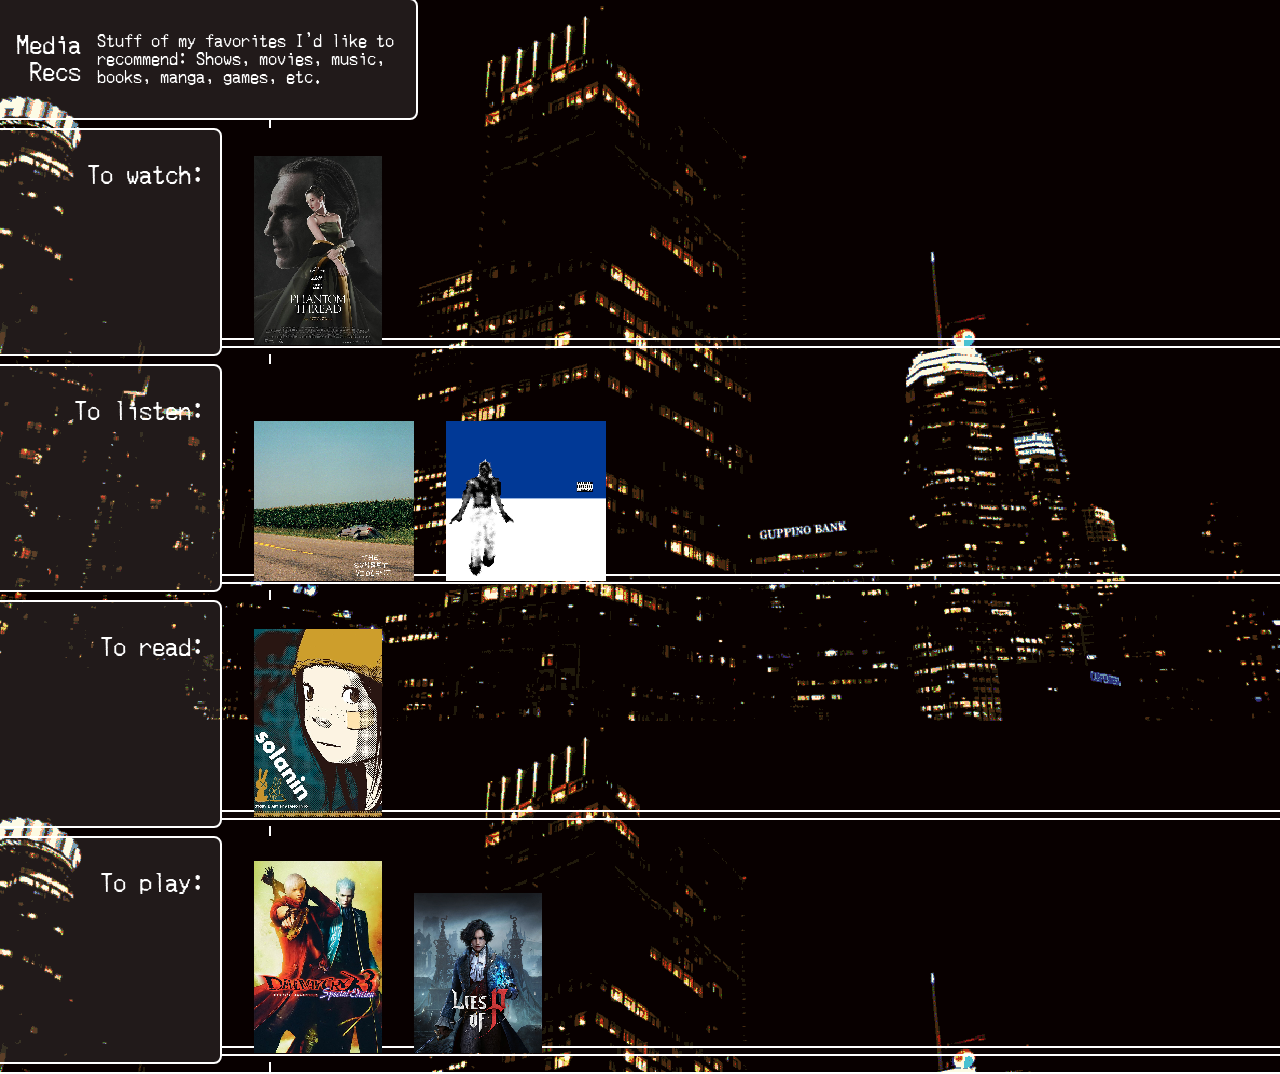
==== media-recs/media-recs.html @ c7199318 "media recs page initial" ====
<!DOCTYPE html>
<html lang="en">

<head>
	<meta charset="UTF-8" />
	<meta name="viewport" content="width=device-width, initial-scale=1.0" />
	<title>All Blue | Media Recs</title>
	<link rel="stylesheet" href="/styles.css" />
	<style>
		body {
			background-image: url(assets/guppinocity.png);
			background-size: 100vw;
			font-family: MerchantCopy;
			color: white;
			overflow-x: hidden;
			image-rendering: pixelated;
			margin: -2px;
		}

		h1 {
			font-size: 2.4rem;
		}

		p {
			font-size: 1.6rem;
		}

		h1,
		p {
			margin: 1rem 0rem 1rem 0rem;
			font-weight: 100;
			text-align: right;
		}

		.face {
			padding: 1rem;
			background-color: rgba(255, 255, 255, 0.1);
			width: 16vw;
			height: 12rem;
			border: 2px solid white;
			border-radius: 0px 8px 8px 0px;
			position: relative;
			transition: background-color 0.4s ease;

			display: flex;
			align-items: start;
			justify-content: end;
			gap: 1rem;
		}

		.face::after {
			content: "";
			position: absolute;
			bottom: -10px;
			left: 16rem;
			width: 0.8rem;
			height: 10px;
			border-right: 2px solid white;
		}

		.face:hover,
		.info:hover {
			background-color: rgba(255, 255, 255, 0.02);
		}

		.shelf {
			margin: 0px 0px 8px 0px;
			position: relative;
			width: 72rem;
			height: 12rem;
		}

		.board {
			position: absolute;
			bottom: 0px;
			border: 2px solid white;
			background-color: rgba(255, 255, 255, 0.02);
			width: 72rem;
			height: 0.4rem;
			border-width: 2px 2px 2px 0px;
			border-radius: 0px 8px 8px 0px;
		}

		.items {
			position: absolute;
			bottom: 0.2rem;
			width: 64rem;
			display: flex;
			align-items: end;
			padding: 0rem 2rem 0rem 2rem;
			gap: 2rem;
			overflow-y: visible;
			flex-wrap: nowrap;
			scrollbar-width: none;
			z-index: 1000;
		}

		.item {
			flex: 0 0 auto;
			height: auto;
			display: flex;
		}

		.item.watch img {
			width: 8rem;
		}

		.item.listen img {
			width: 10rem;
		}

		.item.read img {
			width: 8rem;
		}

		.item.play img {
			width: 8rem;
		}

		.info {
			background: rgba(255, 255, 255, 0.1);
			border: 2px solid white;
			margin: 1rem 0rem 1rem 1rem;
			padding: 1rem;
			transition: background-color 0.4s ease;
		}

		.row {
			margin: 0px 0px 8px 0px;
			display: flex;
			align-items: end;
		}
	</style>
</head>

<body>
	<div class="row">
		<div class="face" style="width: 24rem; height:auto;">
			<h1>
				Media Recs
			</h1>
			<p style="text-align: left;">
				Stuff of my favorites I'd like to recommend: Shows, movies, music, books, manga, games, etc.
			</p>
		</div>
	</div>

	<div class="row">
		<div class="face">
			<h1>
				To watch:
			</h1>
		</div>
		<div class="shelf">
			<div class="items">
				<div class="item watch">
					<img src="assets/watch/phantom-thread.png">
				</div>
			</div>
			<div class="board"></div>
		</div>
	</div>

	<div class="row">
		<div class="face">
			<h1>
				To listen:
			</h1>
		</div>
		<div class="shelf">
			<div class="items">
				<div class="item listen">
					<img src="assets/listen/sunset-violent.png">
				</div>
				<div class="item listen">
					<img src="assets/listen/man-plays-the-horn.png">
				</div>
			</div>
			<div class="board"></div>
		</div>
	</div>

	<div class="row">
		<div class="face">
			<h1>
				To read:
			</h1>
		</div>
		<div class="shelf">
			<div class="items">
				<div class="item read">
					<img src="assets/read/solanin.png">
				</div>
			</div>
			<div class="board"></div>

		</div>
	</div>

	<div class="row">
		<div class="face">
			<h1>
				To play:
			</h1>
		</div>

		<div class="shelf">
			<div class="items">
				<div class="item play">
					<img src="assets/play/dmc3.png">
				</div>
				<div class="item play">
					<img src="assets/play/lop.png">
				</div>
			</div>
			<div class="board"></div>
		</div>
	</div>
</body>

</html>
---- styles.css ----
@font-face {
	font-family: "MerchantCopy";
	src: url("/fonts/merchant-copy/MerchantCopy.ttf") format("truetype");
}

body {
	font-family: "MerchantCopy", monospace;
}
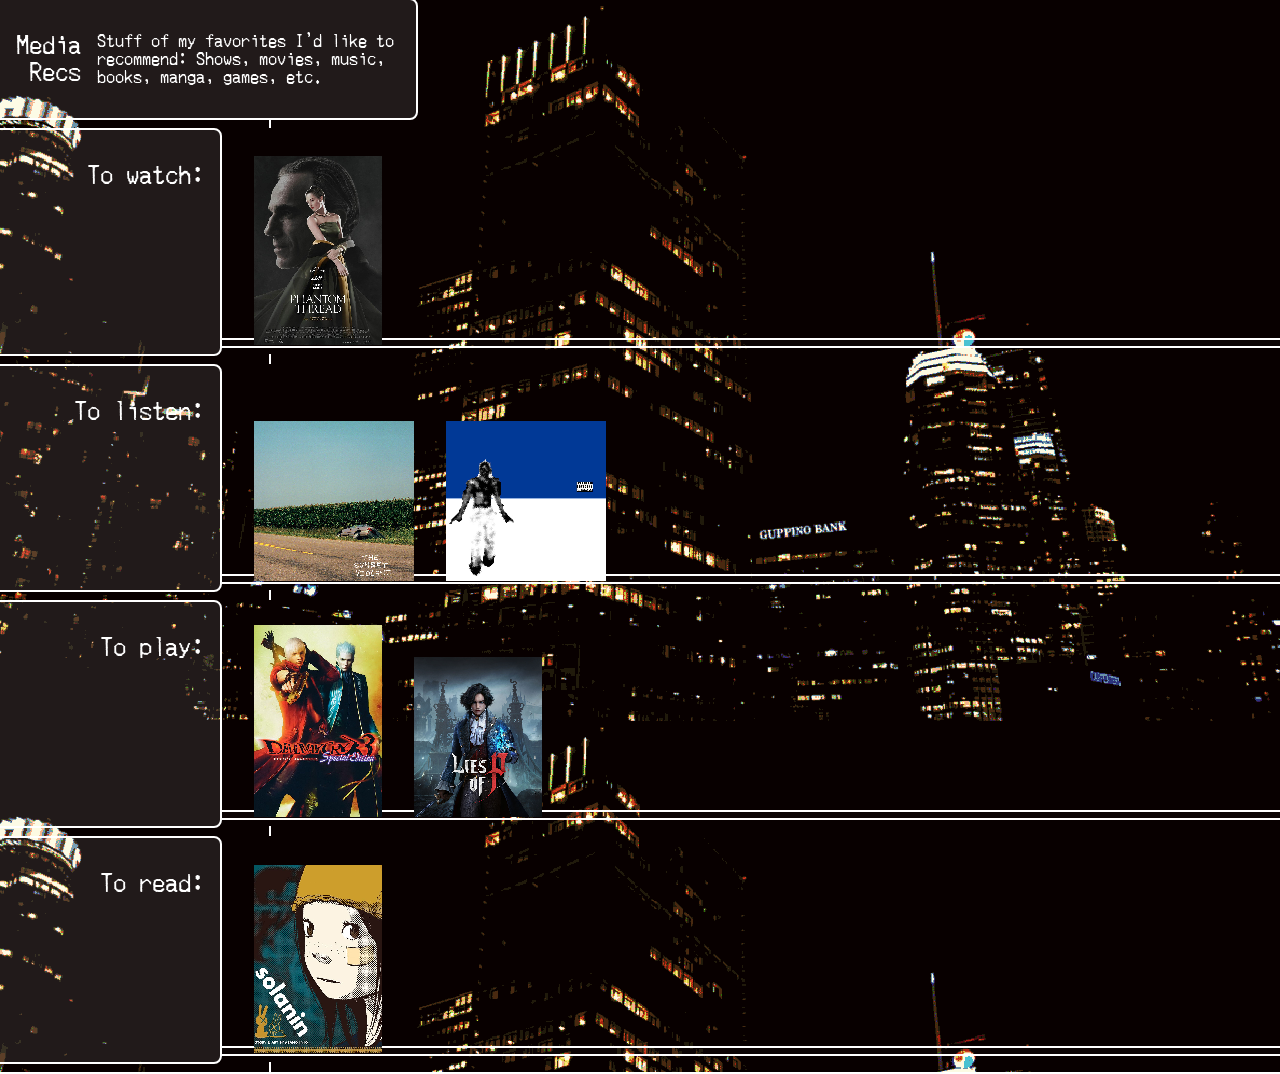
==== commit 5214e2cd: "font check, media rec initial" ====
--- a/media-recs/media-recs.html
+++ b/media-recs/media-recs.html
@@ -183,6 +183,26 @@
 	<div class="row">
 		<div class="face">
 			<h1>
+				To play:
+			</h1>
+		</div>
+
+		<div class="shelf">
+			<div class="items">
+				<div class="item play">
+					<img src="assets/play/dmc3.png">
+				</div>
+				<div class="item play">
+					<img src="assets/play/lop.png">
+				</div>
+			</div>
+			<div class="board"></div>
+		</div>
+	</div>
+
+	<div class="row">
+		<div class="face">
+			<h1>
 				To read:
 			</h1>
 		</div>
@@ -196,26 +216,6 @@
 
 		</div>
 	</div>
-
-	<div class="row">
-		<div class="face">
-			<h1>
-				To play:
-			</h1>
-		</div>
-
-		<div class="shelf">
-			<div class="items">
-				<div class="item play">
-					<img src="assets/play/dmc3.png">
-				</div>
-				<div class="item play">
-					<img src="assets/play/lop.png">
-				</div>
-			</div>
-			<div class="board"></div>
-		</div>
-	</div>
 </body>
 
 </html>
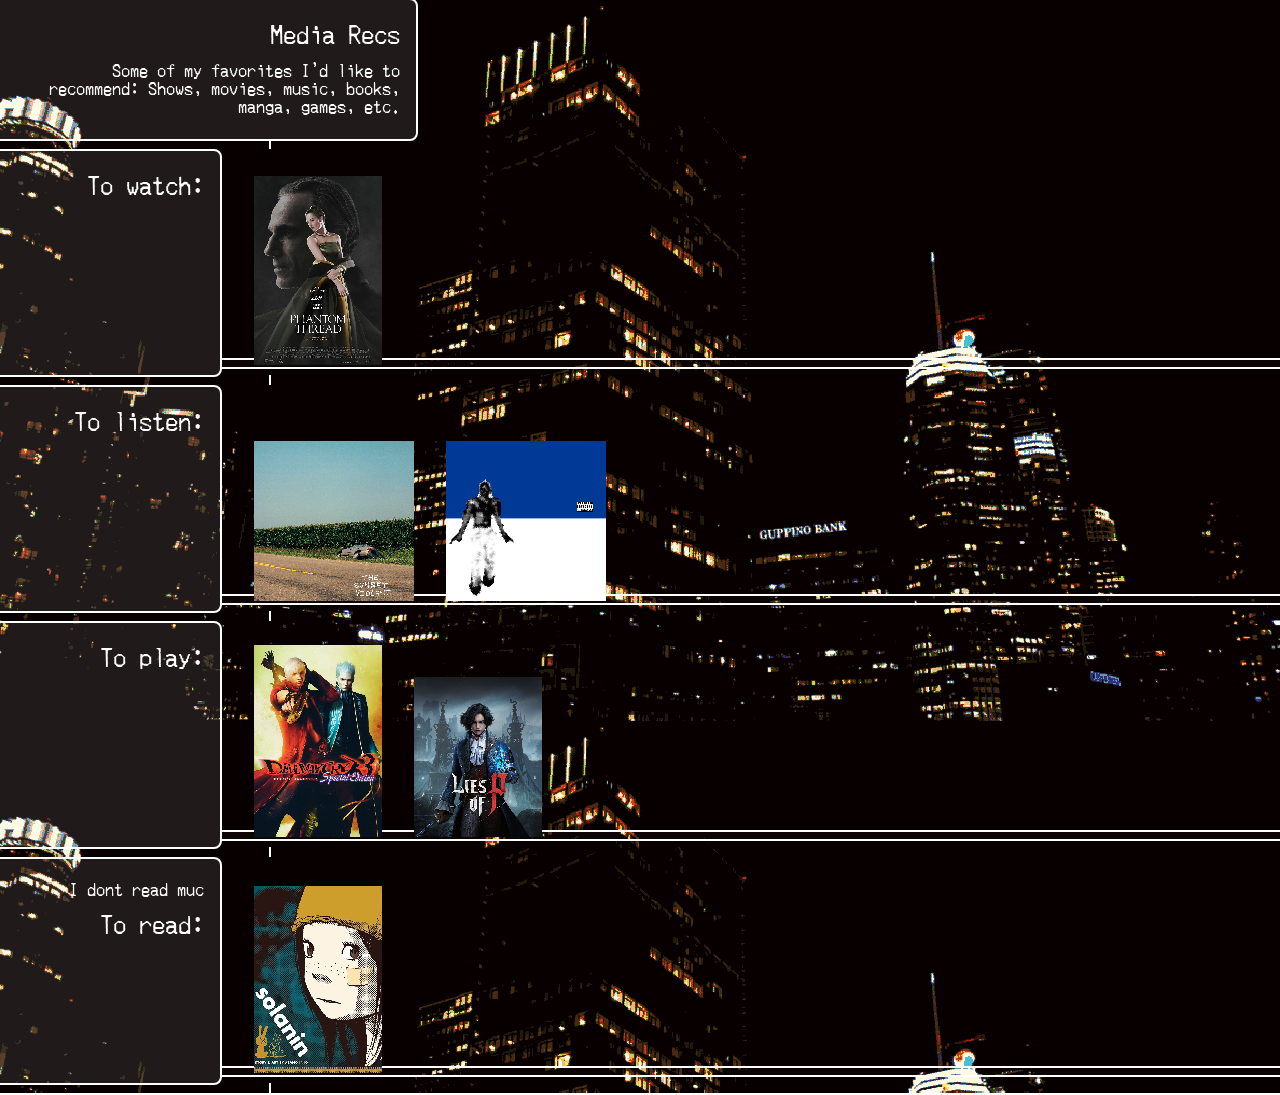
==== commit cc90e9f5: "font fixed, cleaned up media recs a bit" ====
--- a/media-recs/media-recs.html
+++ b/media-recs/media-recs.html
@@ -5,7 +5,7 @@
 	<meta charset="UTF-8" />
 	<meta name="viewport" content="width=device-width, initial-scale=1.0" />
 	<title>All Blue | Media Recs</title>
-	<link rel="stylesheet" href="/styles.css" />
+	<link rel="stylesheet" href="../styles.css" />
 	<style>
 		body {
 			background-image: url(assets/guppinocity.png);
@@ -25,9 +25,8 @@
 			font-size: 1.6rem;
 		}
 
-		h1,
-		p {
-			margin: 1rem 0rem 1rem 0rem;
+		h1, p {
+			margin: 0.4rem 0rem 0.4rem 0rem;
 			font-weight: 100;
 			text-align: right;
 		}
@@ -43,9 +42,10 @@
 			transition: background-color 0.4s ease;
 
 			display: flex;
-			align-items: start;
-			justify-content: end;
-			gap: 1rem;
+			flex-direction: column;
+			align-items: end;
+			justify-content: start;
+			gap: 0;
 		}
 
 		.face::after {
@@ -101,6 +101,15 @@
 			display: flex;
 		}
 
+		.item img {
+			transition: transform 0.2s ease;
+			transform-origin: bottom center;
+		}
+
+		.item:hover img {
+			transform: scale(1.08);
+		}
+		
 		.item.watch img {
 			width: 8rem;
 		}
@@ -139,8 +148,8 @@
 			<h1>
 				Media Recs
 			</h1>
-			<p style="text-align: left;">
-				Stuff of my favorites I'd like to recommend: Shows, movies, music, books, manga, games, etc.
+			<p style="text-align: right;">
+				Some of my favorites I'd like to recommend: Shows, movies, music, books, manga, games, etc.
 			</p>
 		</div>
 	</div>
@@ -202,9 +211,13 @@
 
 	<div class="row">
 		<div class="face">
+			<p>
+				I dont read muc
+			</p>
 			<h1>
 				To read:
 			</h1>
+			
 		</div>
 		<div class="shelf">
 			<div class="items">
--- a/styles.css
+++ b/styles.css
@@ -1,6 +1,6 @@
 @font-face {
 	font-family: "MerchantCopy";
-	src: url("/fonts/merchant-copy/MerchantCopy.ttf") format("truetype");
+	src: url("fonts/merchant-copy/MerchantCopy.ttf") format("truetype");
 }
 
 body {
